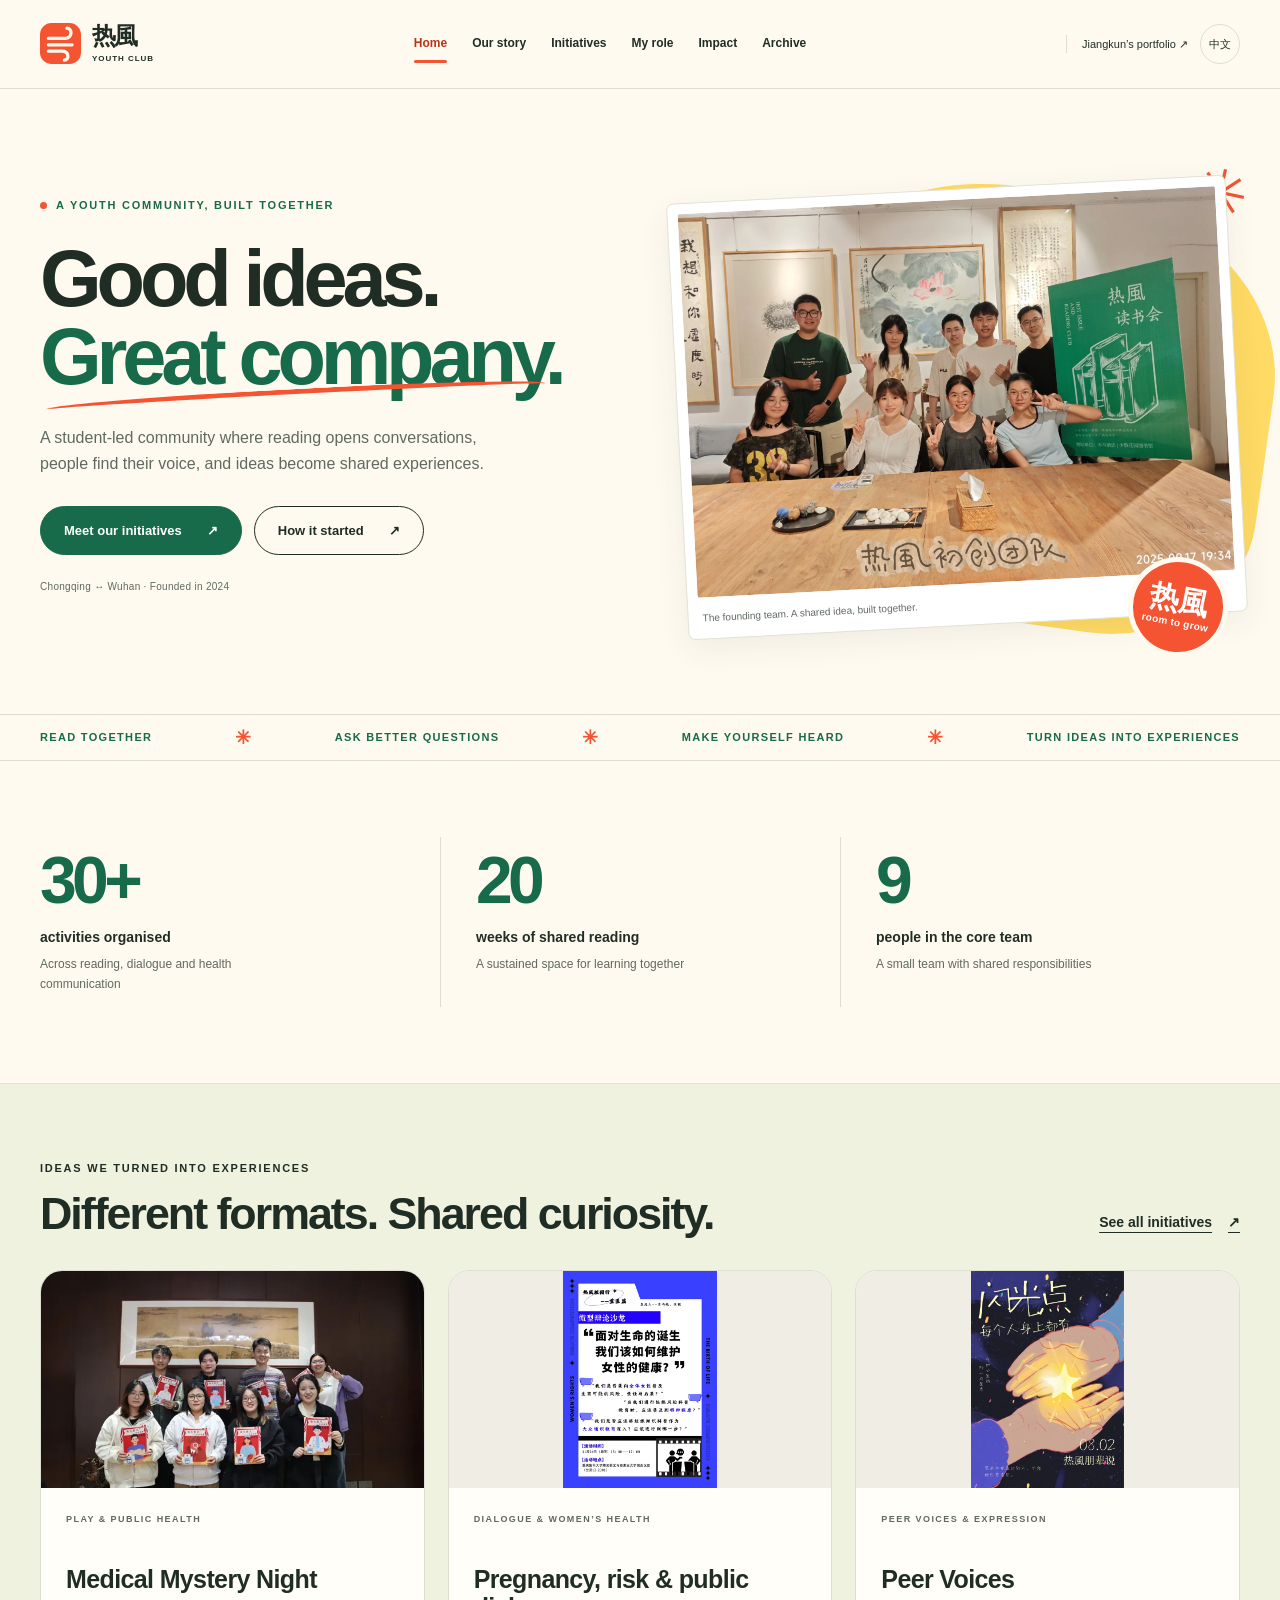
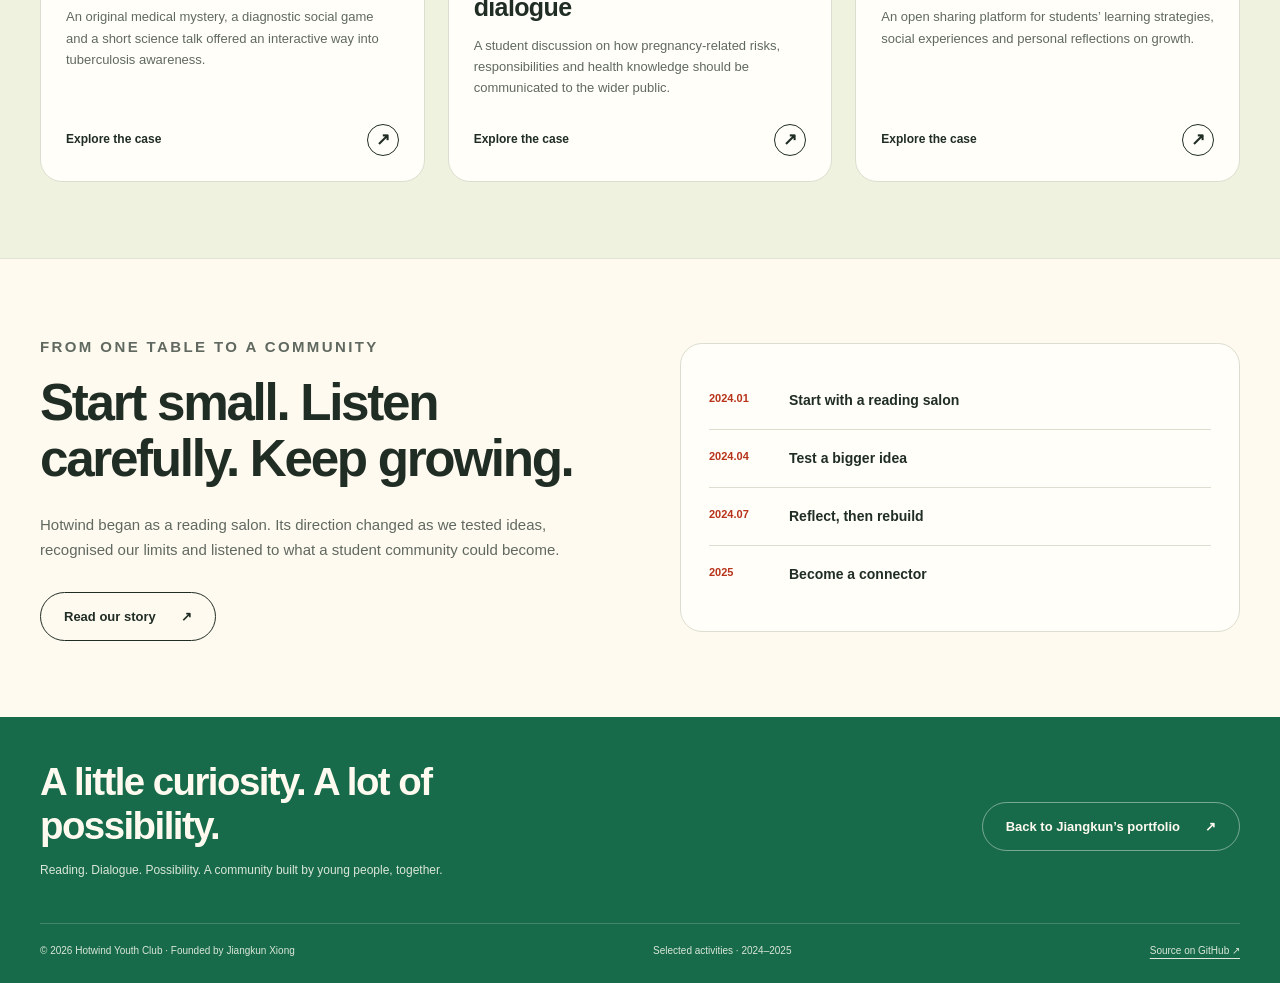
==== index.html @ 15aed482 "Build bilingual Hotwind portfolio with seven case studies and a curated photo archive" ====
<!DOCTYPE html>
<html lang="en"><head><meta charset="utf-8"><meta name="viewport" content="width=device-width,initial-scale=1"><meta name="theme-color" content="#fffaf0"><meta name="description" content="A student-led community where reading opens conversations, people find their voice, and ideas become shared experiences."><meta property="og:title" content="Good ideas. Great company. | Hotwind"><meta property="og:description" content="A student-led community where reading opens conversations, people find their voice, and ideas become shared experiences."><meta property="og:type" content="website"><meta property="og:image" content="https://jiangkun-xiong.github.io/hotwind-youth-club/assets/images/team/team.webp"><meta property="og:url" content="https://jiangkun-xiong.github.io/hotwind-youth-club/index.html"><link rel="canonical" href="https://jiangkun-xiong.github.io/hotwind-youth-club/index.html"><link rel="icon" href="assets/images/favicon.svg" type="image/svg+xml"><title>Good ideas. Great company. | Hotwind Youth Club</title><link rel="stylesheet" href="assets/css/styles.css"><script defer src="assets/js/media.js"></script><script defer src="assets/js/main.js"></script></head>
<body class="" data-title-en="Good ideas. Great company." data-title-zh="让想法生长，让彼此相遇。"><a class="skip" href="#main"><span data-en="Skip to content" data-zh="跳至正文">Skip to content</span></a><header class="site-header"><div class="nav wrap"><a class="brand" href="index.html" aria-label="Hotwind home"><img class="brand-symbol" src="assets/images/favicon.svg" width="41" height="41" alt=""><span><span class="brand-cn">热風</span><span class="brand-en">Youth Club</span></span></a><nav class="nav-links" id="navigation" aria-label="Main navigation"><a href="index.html" aria-current="page"><span data-en="Home" data-zh="首页">Home</span></a><a href="story.html"><span data-en="Our story" data-zh="成长故事">Our story</span></a><a href="initiatives.html"><span data-en="Initiatives" data-zh="活动案例">Initiatives</span></a><a href="role.html"><span data-en="My role" data-zh="我的贡献">My role</span></a><a href="impact.html"><span data-en="Impact" data-zh="成果影响">Impact</span></a><a href="gallery.html"><span data-en="Archive" data-zh="影像档案">Archive</span></a></nav><div class="nav-controls"><a class="portfolio-link" href="https://jiangkun-xiong.github.io/index.html"><span data-en="Jiangkun’s portfolio ↗" data-zh="江坤的个人主页 ↗">Jiangkun’s portfolio ↗</span></a><button class="lang" id="language-toggle" type="button" aria-label="Switch to Chinese">中文</button><button class="menu" id="menu-toggle" type="button" aria-controls="navigation" aria-expanded="false" aria-label="Open menu">☰</button></div></div></header><main id="main"><section class="hero"><div class="wrap hero-grid"><div class="hero-copy"><p class="eyebrow"><span class="dot" aria-hidden="true"></span><span data-en="A YOUTH COMMUNITY, BUILT TOGETHER" data-zh="由青年共同建设的成长社群">A YOUTH COMMUNITY, BUILT TOGETHER</span></p><h1><span data-en="Good ideas." data-zh="让想法生长。">Good ideas.</span><br><span data-en="Great company." data-zh="让彼此相遇。" class="accent">Great company.</span></h1><p data-en="A student-led community where reading opens conversations, people find their voice, and ideas become shared experiences." data-zh="一个由青年共同建设的社群：让阅读开启对话，让每个人被听见，让想法成为共同经历。" class="hero-deck">A student-led community where reading opens conversations, people find their voice, and ideas become shared experiences.</p><div class="actions"><a class="btn btn-primary" href="initiatives.html"><span data-en="Meet our initiatives" data-zh="探索我们的活动">Meet our initiatives</span><span aria-hidden="true">↗</span></a><a class="btn btn-quiet" href="story.html"><span data-en="How it started" data-zh="故事从这里开始">How it started</span><span aria-hidden="true">↗</span></a></div><p data-en="Chongqing ↔ Wuhan · Founded in 2024" data-zh="重庆 ↔ 武汉 · 始于2024年" class="hero-footnote">Chongqing ↔ Wuhan · Founded in 2024</p></div><div class="hero-visual"><span class="spark" aria-hidden="true">✳</span><figure class="photo-print"><img data-photo="team" src="assets/images/team/team.webp" width="1800" height="1293" alt="The founding team. A shared idea, built together." fetchpriority="high"><figcaption data-caption="team">The founding team. A shared idea, built together.</figcaption></figure><div class="hero-sticker"><strong>热風</strong><span data-en="room to grow" data-zh="一起生长">room to grow</span></div></div></div></section><div class="ticker"><div class="wrap ticker-inner"><span data-en="READ TOGETHER" data-zh="一起阅读">READ TOGETHER</span><b aria-hidden="true">✳</b><span data-en="ASK BETTER QUESTIONS" data-zh="认真发问">ASK BETTER QUESTIONS</span><b aria-hidden="true">✳</b><span data-en="MAKE YOURSELF HEARD" data-zh="让声音被听见">MAKE YOURSELF HEARD</span><b aria-hidden="true">✳</b><span data-en="TURN IDEAS INTO EXPERIENCES" data-zh="把想法变成经历">TURN IDEAS INTO EXPERIENCES</span></div></div>
<section class="section"><div class="wrap"><div class="metrics"><div class="metric"><span class="metric-value">30+</span><span data-en="activities organised" data-zh="场线上线下活动" class="metric-label">activities organised</span><span data-en="Across reading, dialogue and health communication" data-zh="涵盖阅读、对话与健康传播" class="metric-note">Across reading, dialogue and health communication</span></div><div class="metric"><span class="metric-value">20</span><span data-en="weeks of shared reading" data-zh="周线上共读计划" class="metric-label">weeks of shared reading</span><span data-en="A sustained space for learning together" data-zh="持续陪伴的朋辈学习空间" class="metric-note">A sustained space for learning together</span></div><div class="metric"><span class="metric-value">9</span><span data-en="people in the core team" data-zh="位核心团队成员" class="metric-label">people in the core team</span><span data-en="A small team with shared responsibilities" data-zh="共同分工、共同建设的小团队" class="metric-note">A small team with shared responsibilities</span></div></div></div></section><section class="section section-tint"><div class="wrap"><div class="section-head"><div><p data-en="IDEAS WE TURNED INTO EXPERIENCES" data-zh="我们付诸实践的想法" class="eyebrow">IDEAS WE TURNED INTO EXPERIENCES</p><h2 data-en="Different formats. Shared curiosity." data-zh="不同的形式，共同的好奇。">Different formats. Shared curiosity.</h2></div><a class="text-link" href="initiatives.html"><span data-en="See all initiatives" data-zh="查看全部活动">See all initiatives</span><span aria-hidden="true">↗</span></a></div><div class="project-grid"><article class="project-card" data-category="health"><a href="project-tb-roleplay.html" aria-label="Medical Mystery Night"><div class="project-art theme-orange art-tb" data-cover="tb"><span class="art-index">HOTWIND / 02</span><div class="art-ring" aria-hidden="true"></div><div class="art-word" aria-hidden="true">Follow<br>the clues.<small>热風 · YOUTH CLUB</small></div></div></a><div class="card-copy"><p data-en="PLAY &amp; PUBLIC HEALTH" data-zh="游戏与公共健康" class="eyebrow">PLAY &amp; PUBLIC HEALTH</p><h3><a href="project-tb-roleplay.html"><span data-en="Medical Mystery Night" data-zh="结核病医学剧本活动">Medical Mystery Night</span></a></h3><p data-en="An original medical mystery, a diagnostic social game and a short science talk offered an interactive way into tuberculosis awareness." data-zh="将原创医学剧本、诊断主题社交游戏与简短科普结合，为结核病知识提供有参与感的入口。">An original medical mystery, a diagnostic social game and a short science talk offered an interactive way into tuberculosis awareness.</p><a href="project-tb-roleplay.html" class="card-bottom"><span data-en="Explore the case" data-zh="查看活动案例">Explore the case</span><span class="circle-arrow" aria-hidden="true">↗</span></a></div></article><article class="project-card" data-category="dialogue"><a href="project-womens-health.html" aria-label="Pregnancy, risk &amp; public dialogue"><div class="project-art theme-pink art-womens" data-cover="womens"><span class="art-index">HOTWIND / 03</span><div class="art-ring" aria-hidden="true"></div><div class="art-word" aria-hidden="true">Question.<br>Discuss.<small>热風 · YOUTH CLUB</small></div></div></a><div class="card-copy"><p data-en="DIALOGUE &amp; WOMEN’S HEALTH" data-zh="对话与女性健康" class="eyebrow">DIALOGUE &amp; WOMEN’S HEALTH</p><h3><a href="project-womens-health.html"><span data-en="Pregnancy, risk &amp; public dialogue" data-zh="妊娠、风险与公共讨论">Pregnancy, risk &amp; public dialogue</span></a></h3><p data-en="A student discussion on how pregnancy-related risks, responsibilities and health knowledge should be communicated to the wider public." data-zh="一场关于妊娠风险、责任与健康知识应如何向公众传播的学生讨论。">A student discussion on how pregnancy-related risks, responsibilities and health knowledge should be communicated to the wider public.</p><a href="project-womens-health.html" class="card-bottom"><span data-en="Explore the case" data-zh="查看活动案例">Explore the case</span><span class="circle-arrow" aria-hidden="true">↗</span></a></div></article><article class="project-card" data-category="learning"><a href="project-peer-voices.html" aria-label="Peer Voices"><div class="project-art theme-purple art-peer" data-cover="peer"><span class="art-index">HOTWIND / 04</span><div class="art-ring" aria-hidden="true"></div><div class="art-word" aria-hidden="true">Your voice<br>belongs.<small>热風 · YOUTH CLUB</small></div></div></a><div class="card-copy"><p data-en="PEER VOICES &amp; EXPRESSION" data-zh="朋辈声音与表达" class="eyebrow">PEER VOICES &amp; EXPRESSION</p><h3><a href="project-peer-voices.html"><span data-en="Peer Voices" data-zh="热風朋辈说">Peer Voices</span></a></h3><p data-en="An open sharing platform for students’ learning strategies, social experiences and personal reflections on growth." data-zh="一个开放的分享平台，承载学生的学习方法、社会经历与成长思考。">An open sharing platform for students’ learning strategies, social experiences and personal reflections on growth.</p><a href="project-peer-voices.html" class="card-bottom"><span data-en="Explore the case" data-zh="查看活动案例">Explore the case</span><span class="circle-arrow" aria-hidden="true">↗</span></a></div></article></div></div></section>
<section class="section"><div class="wrap statement"><div><p data-en="FROM ONE TABLE TO A COMMUNITY" data-zh="从一张桌子，到一个社群" class="eyebrow">FROM ONE TABLE TO A COMMUNITY</p><h2 data-en="Start small. Listen carefully. Keep growing." data-zh="从小事出发，在倾听中生长。">Start small. Listen carefully. Keep growing.</h2><p data-en="Hotwind began as a reading salon. Its direction changed as we tested ideas, recognised our limits and listened to what a student community could become." data-zh="热風始于读书沙龙。在尝试、反思边界与倾听需求的过程中，我们不断重新理解一个青年社群可以做些什么。" style="margin-top:25px">Hotwind began as a reading salon. Its direction changed as we tested ideas, recognised our limits and listened to what a student community could become.</p><a class="btn btn-quiet" href="story.html"><span data-en="Read our story" data-zh="阅读成长故事">Read our story</span><span aria-hidden="true">↗</span></a></div><div class="mini-timeline"><div class="mini-event"><time>2024.01</time><span data-en="Start with a reading salon" data-zh="从一场读书沙龙开始">Start with a reading salon</span></div><div class="mini-event"><time>2024.04</time><span data-en="Test a bigger idea" data-zh="试验更大的可能">Test a bigger idea</span></div><div class="mini-event"><time>2024.07</time><span data-en="Reflect, then rebuild" data-zh="反思边界，重新搭建">Reflect, then rebuild</span></div><div class="mini-event"><time>2025</time><span data-en="Become a connector" data-zh="从组织活动，到连接青年">Become a connector</span></div></div></div></section></main><footer class="site-footer"><div class="wrap"><div class="footer-top"><div><p data-en="A little curiosity. A lot of possibility." data-zh="从一点好奇，走向更多可能。" class="footer-headline">A little curiosity. A lot of possibility.</p><p data-en="Reading. Dialogue. Possibility. A community built by young people, together." data-zh="阅读、对话与更多可能。一个由青年一起建设的社群。" class="footer-description">Reading. Dialogue. Possibility. A community built by young people, together.</p></div><a class="btn btn-quiet" href="https://jiangkun-xiong.github.io/index.html"><span data-en="Back to Jiangkun’s portfolio" data-zh="返回江坤的个人主页">Back to Jiangkun’s portfolio</span><span aria-hidden="true">↗</span></a></div><div class="footer-bottom"><span>© 2026 Hotwind Youth Club · <span data-en="Founded by Jiangkun Xiong" data-zh="创始人：熊江坤">Founded by Jiangkun Xiong</span></span><span><span data-en="Selected activities · 2024–2025" data-zh="活动选集 · 2024–2025">Selected activities · 2024–2025</span></span><a href="https://github.com/Jiangkun-Xiong/hotwind-youth-club" target="_blank" rel="noopener noreferrer"><span data-en="Source on GitHub ↗" data-zh="GitHub 源代码 ↗">Source on GitHub ↗</span></a></div></div></footer><dialog class="lightbox" id="lightbox" aria-labelledby="lightbox-label"><div class="lightbox-top"><span id="lightbox-label"><span data-en="The Hotwind archive" data-zh="热風影像档案">The Hotwind archive</span></span><div class="actions"><button class="lang" type="button" id="photo-prev" aria-label="Previous image">←</button><button class="lang" type="button" id="photo-next" aria-label="Next image">→</button><button class="lightbox-close" type="button" id="photo-close" aria-label="Close image">×</button></div></div><img id="lightbox-image" class="lightbox-image" alt=""><p id="lightbox-caption" class="lightbox-caption"></p></dialog></body></html>
---- assets/css/styles.css ----
/* 修改配色、页宽、圆角和间距，先从这里开始。 */
:root{--paper:#fffaf0;--white:#fffef9;--ink:#202d25;--muted:#606960;--orange:#f45432;--orange-dark:#b73319;--green:#176a4a;--lime:#dbed86;--pink:#f5c8de;--purple:#dcd6f8;--yellow:#ffda64;--line:#dcded0;--max:1220px;--radius:22px;--section:76px;--sans:'Trebuchet MS','Helvetica Neue',Arial,'PingFang SC','Microsoft YaHei',sans-serif;--display:'Arial Black','Helvetica Neue',Arial,'PingFang SC',sans-serif}
*{box-sizing:border-box}html{scroll-behavior:smooth;scroll-padding-top:105px}body{margin:0;background:var(--paper);color:var(--ink);font:16px/1.65 var(--sans);-webkit-font-smoothing:antialiased}a{color:inherit;text-decoration:none}button,input{font:inherit;color:inherit}button{cursor:pointer}button,a{-webkit-tap-highlight-color:transparent}button{border:0}a:focus-visible,button:focus-visible,input:focus-visible,summary:focus-visible{outline:3px solid var(--green);outline-offset:5px}img,svg{display:block;max-width:100%}img{height:auto}figure{margin:0}p{margin:0 0 1.1em}h1,h2,h3{line-height:1.07;letter-spacing:-.045em;margin:0}h1,h2{font-weight:800}h3{letter-spacing:-.025em}::selection{background:var(--lime)}[hidden]{display:none!important}.wrap{width:min(var(--max),calc(100% - 80px));margin-inline:auto}.skip{position:fixed;left:20px;top:-100px;background:var(--green);color:white;padding:12px 20px;z-index:100}.skip:focus{top:8px}.eyebrow{font-size:11px;font-weight:800;letter-spacing:.16em;text-transform:uppercase;line-height:1.55}.muted{color:var(--muted)}.text-link{display:inline-flex;align-items:center;gap:16px;font-size:14px;font-weight:700;text-decoration:underline;text-decoration-thickness:1px;text-underline-offset:5px}.text-link:hover{color:var(--orange-dark)}.btn{display:inline-flex;align-items:center;justify-content:center;gap:25px;min-height:49px;padding:12px 23px;border:1px solid var(--ink);border-radius:99px;font-size:13px;font-weight:700;transition:background .18s,transform .18s}.btn:hover{transform:translateY(-2px)}.btn-primary{background:var(--green);border-color:var(--green);color:white}.btn-primary:hover{background:#105338}.btn-orange{background:var(--orange);border-color:var(--orange);color:#fff}.btn-quiet{background:transparent}.btn-quiet:hover{background:#fff}.actions{display:flex;align-items:center;gap:12px;flex-wrap:wrap}.chip{font-size:10px;font-weight:700;text-transform:uppercase;letter-spacing:.07em;display:inline-block;padding:5px 10px;border:1px solid currentColor;border-radius:30px;line-height:1.5}.chips{display:flex;flex-wrap:wrap;gap:7px}.site-header{position:sticky;top:0;z-index:30;background:#fffaf0f2;backdrop-filter:blur(14px);border-bottom:1px solid var(--line)}.nav{height:88px;display:flex;align-items:center;justify-content:space-between;gap:28px}.brand{display:flex;align-items:center;gap:11px;flex-shrink:0}.brand-symbol{height:41px;width:41px}.brand-cn{font-size:24px;font-weight:900;letter-spacing:-.07em;line-height:1.1}.brand-en{display:block;font-size:8px;line-height:1.5;letter-spacing:.12em;text-transform:uppercase;font-weight:800}.nav-links{display:flex;align-items:center;gap:25px}.nav-links a{font-size:12px;font-weight:700;position:relative}.nav-links a:hover,.nav-links a[aria-current]{color:var(--orange-dark)}.nav-links a[aria-current]:after{content:'';position:absolute;bottom:-9px;left:0;right:0;height:3px;background:var(--orange);border-radius:3px}.nav-controls{display:flex;gap:12px;align-items:center}.lang{background:transparent;border:1px solid var(--line);border-radius:50%;width:40px;height:40px;font-size:11px}.menu{display:none;background:transparent;width:38px;height:38px;font-size:22px}.portfolio-link{font-size:11px;white-space:nowrap;border-left:1px solid var(--line);padding-left:15px}.hero{padding:65px 0 45px;position:relative;overflow:hidden}.hero-grid{display:grid;grid-template-columns:1.02fr 1fr;gap:30px;align-items:center;min-height:515px}.hero-copy{padding-bottom:20px;position:relative;z-index:2}.hero .eyebrow{display:flex;align-items:center;gap:9px;color:var(--green)}.dot{display:inline-block;width:7px;height:7px;background:var(--orange);border-radius:100%}.hero h1{font:900 clamp(58px,6.2vw,88px)/.99 var(--display);letter-spacing:-.065em;margin:26px 0}.hero h1 .accent{color:var(--green);position:relative;display:inline-block}.hero h1 .accent:after{content:'';position:absolute;bottom:-7px;left:1%;width:96%;height:10px;border-top:5px solid var(--orange);border-radius:50%;transform:rotate(-3deg)}.hero-deck{max-width:450px;font-size:16px;color:var(--muted);margin:28px 0}.hero-footnote{font-size:10px;color:var(--muted);margin-top:24px;letter-spacing:.03em}.hero-visual{position:relative;padding:23px 3px 30px 16px;isolation:isolate}.hero-visual:before{content:'';position:absolute;z-index:-1;right:-30px;top:22px;width:88%;height:88%;background:var(--yellow);border-radius:45% 40% 30% 30%;transform:rotate(8deg)}.photo-print{padding:10px 10px 12px;background:white;box-shadow:0 9px 30px #2c331d12;transform:rotate(-3deg);border:1px solid #e2e2d6;border-radius:7px}.photo-print img{width:100%;aspect-ratio:1.4;object-fit:cover;object-position:center 43%;border-radius:2px}.photo-print figcaption{font-size:10px;padding:13px 4px 0;line-height:1.6;color:var(--muted)}.hero-sticker{position:absolute;bottom:0;right:2%;height:100px;width:100px;border-radius:50%;background:var(--orange);color:white;display:flex;flex-direction:column;align-items:center;justify-content:center;font-size:10px;line-height:1.45;font-weight:800;letter-spacing:.03em;transform:rotate(11deg);text-align:center;border:5px solid var(--paper)}.hero-sticker strong{font-size:30px;line-height:1.1}.spark{position:absolute;right:-7px;top:-5px;font-size:65px;color:var(--orange);transform:rotate(12deg);line-height:1}.ticker{border-top:1px solid var(--line);border-bottom:1px solid var(--line);padding:13px 0}.ticker-inner{display:flex;justify-content:space-between;gap:20px;font-size:11px;font-weight:700;text-transform:uppercase;letter-spacing:.12em;color:var(--green)}.ticker b{color:var(--orange);font-size:19px;line-height:1}.section{padding:var(--section) 0}.section-head{display:flex;justify-content:space-between;align-items:end;gap:40px;margin-bottom:32px}.section-head h2{font-size:clamp(32px,3.5vw,47px);max-width:730px;margin-top:13px}.section-head>p{max-width:360px;font-size:14px;color:var(--muted);margin:0}.section-head .text-link{flex-shrink:0;margin-bottom:4px}.metrics{display:grid;grid-template-columns:repeat(3,1fr);gap:0}.metric{padding:10px 35px 12px 0}.metric+.metric{border-left:1px solid var(--line);padding-left:35px}.metric-value{display:block;font:800 66px/1 var(--display);letter-spacing:-.07em;color:var(--green);margin-bottom:13px}.metric-label{font-size:14px;font-weight:700;display:block}.metric-note{display:block;color:var(--muted);font-size:12px;margin-top:6px;max-width:270px}.section-tint{background:#eff2df;border-block:1px solid #e0e4d3}.project-grid{display:grid;grid-template-columns:repeat(3,minmax(0,1fr));gap:23px}.project-grid.four{grid-template-columns:repeat(2,minmax(0,1fr))}.project-card{display:flex;flex-direction:column;border:1px solid var(--line);border-radius:var(--radius);overflow:hidden;background:var(--white);transition:transform .2s,box-shadow .2s;min-width:0}.project-card:hover{transform:translateY(-4px);box-shadow:0 12px 30px #2b3b2710}.project-card .card-copy{padding:25px;display:flex;flex-direction:column;flex:1}.card-copy .eyebrow{font-size:9px;color:var(--muted)}.card-copy h3{font-size:25px;line-height:1.14;margin:13px 0}.card-copy p{font-size:13px;color:var(--muted);margin-bottom:25px}.card-bottom{display:flex;justify-content:space-between;align-items:center;font-size:12px;font-weight:700;margin-top:auto}.circle-arrow{height:32px;width:32px;border:1px solid var(--ink);border-radius:50%;display:grid;place-items:center;font-size:17px}.project-art{height:217px;position:relative;overflow:hidden;display:flex;align-items:center;justify-content:center;isolation:isolate}.theme-green{--theme:#dbea9c;--theme-ink:#175b41}.theme-orange{--theme:#ffb87e;--theme-ink:#672b16}.theme-pink{--theme:#f5c7db;--theme-ink:#73324e}.theme-purple{--theme:#dcd5f5;--theme-ink:#4e3b7a}.project-art{background:var(--theme);color:var(--theme-ink)}.art-index{position:absolute;top:15px;left:19px;font-size:10px;font-weight:700;letter-spacing:.1em}.art-word{font:900 36px/1.02 var(--display);letter-spacing:-.06em;text-align:center;transform:rotate(-6deg);z-index:1}.art-word small{font:700 11px/1.7 var(--sans);letter-spacing:.01em;display:block;margin-top:9px}.art-ring{position:absolute;width:210px;height:210px;border:1px solid currentColor;border-radius:50%;opacity:.2;transform:rotate(-15deg) scaleX(1.2)}.art-tb:after{content:'?';position:absolute;right:9%;bottom:-15px;font:900 170px/1 var(--display);opacity:.1}.art-reading:before{content:'';width:120px;height:150px;background:#ffffff78;border:2px solid currentColor;position:absolute;transform:rotate(13deg);border-radius:3px 13px 13px 3px}.art-womens .art-word{font-size:32px}.art-peer .art-word{font-size:48px}.art-photo{width:100%;height:100%;object-fit:cover}.statement{display:grid;grid-template-columns:1fr 1fr;gap:80px;align-items:center}.statement h2{font-size:clamp(34px,4vw,52px);line-height:1.1;margin-top:17px}.statement p{font-size:15px;color:var(--muted)}.statement .btn{margin-top:13px}.mini-timeline{padding:28px;border:1px solid var(--line);border-radius:var(--radius);background:var(--white)}.mini-event{display:grid;grid-template-columns:60px 1fr;gap:20px;padding:18px 0;border-bottom:1px solid var(--line)}.mini-event:last-child{border:0}.mini-event time{color:var(--orange-dark);font-size:11px;font-weight:700;line-height:1.6}.mini-event span{font-size:14px;font-weight:700;line-height:1.5}.page-hero{padding:37px 0 47px;border-bottom:1px solid var(--line)}.breadcrumbs{display:flex;align-items:center;gap:9px;font-size:10px;color:var(--muted);margin-bottom:38px}.breadcrumbs a:hover{text-decoration:underline}.page-heading{display:flex;justify-content:space-between;align-items:start;gap:40px}.page-heading h1{font-size:clamp(43px,5.2vw,70px);margin:17px 0 22px;max-width:890px}.page-heading p{max-width:680px;font-size:17px;color:var(--muted);margin:0}.page-mark{flex-shrink:0;font-size:90px;line-height:1;color:var(--orange);margin-top:12px}.split{display:grid;grid-template-columns:1.03fr 1fr;gap:68px;align-items:start}.copy h2{font-size:34px;margin:13px 0 24px}.copy h3{font-size:22px;margin:28px 0 16px}.copy p{color:var(--muted);font-size:15px;max-width:670px}.round-photo{border-radius:var(--radius);overflow:hidden;border:1px solid var(--line)}.round-photo img{width:100%;object-fit:cover}.caption{font-size:11px;line-height:1.7;color:var(--muted);padding:13px 4px 0;max-width:720px}.timeline{max-width:940px}.timeline-row{display:grid;grid-template-columns:120px 1fr;gap:45px;padding:35px 0;border-top:1px solid var(--line)}.timeline-row time{font-size:13px;font-weight:800;color:var(--orange-dark)}.timeline-row h2{font-size:30px;margin:0 0 15px}.timeline-row p{color:var(--muted);font-size:15px;max-width:670px}.lesson{font-weight:700;font-size:13px;color:var(--green);display:inline-flex;gap:12px}.quote-panel{padding:36px 40px;background:var(--lime);border-radius:var(--radius)}.quote-panel blockquote{font-weight:700;font-size:clamp(24px,3vw,36px);line-height:1.25;letter-spacing:-.035em;margin:0 0 24px}.quote-panel cite{font-size:12px;font-style:normal}.filter-bar{display:flex;align-items:center;gap:9px;flex-wrap:wrap;margin-bottom:28px}.filter{border:1px solid var(--line);border-radius:40px;padding:9px 16px;font-size:12px;background:transparent;line-height:1.4}.filter[aria-pressed=true]{background:var(--green);border-color:var(--green);color:#fff}.result-count{font-size:11px;color:var(--muted);margin:18px 0 0}.case-hero{background:var(--theme);padding:36px 0 48px;overflow:hidden}.case-hero .breadcrumbs{color:var(--theme-ink)}.case-grid{display:grid;grid-template-columns:1.4fr .7fr;gap:65px;align-items:center}.case-hero h1{font-size:clamp(43px,5.2vw,69px);max-width:850px;margin:21px 0 24px;color:var(--theme-ink)}.case-hero p{font-size:16px;max-width:650px;color:var(--theme-ink)}.case-hero .project-art{height:290px;max-width:340px;width:100%;border:1px solid #0002;border-radius:50%;justify-self:end;transform:rotate(7deg)}.case-hero .art-word{font-size:45px}.case-hero .art-word small{font-size:12px}.case-hero .art-index{display:none}.case-intro{display:grid;grid-template-columns:230px 1fr;gap:70px;padding-block:var(--section)}.case-aside{font-size:12px;position:sticky;top:120px}.case-aside dt{font-size:10px;font-weight:700;letter-spacing:.1em;text-transform:uppercase;color:var(--muted);margin:20px 0 7px}.case-aside dd{margin:0}.case-aside dl{margin-top:0}.case-aside .text-link{margin-top:25px;font-size:12px}.case-body{min-width:0}.case-body h2{font-size:34px;margin:0 0 21px}.case-body p{font-size:15px;color:var(--muted);max-width:730px}.case-body .body-section+.body-section{margin-top:47px}.steps{display:grid;grid-template-columns:repeat(3,minmax(0,1fr));gap:17px;margin-top:25px}.step{padding:22px;background:var(--white);border:1px solid var(--line);border-radius:16px}.step-number{font-size:12px;font-weight:700;display:block;color:var(--orange-dark);margin-bottom:25px}.step h3{font-size:20px;line-height:1.2;margin-bottom:14px}.step p{font-size:13px;margin-bottom:0}.case-womens .steps{grid-template-columns:1fr}.case-womens .step{display:grid;grid-template-columns:30px 190px 1fr;gap:15px;align-items:start}.case-womens .step-number{margin-top:4px}.case-womens .step h3{margin:0}.reflection{border-left:4px solid var(--green);padding:21px 26px;background:#edf1e3;border-radius:0 14px 14px 0}.reflection .eyebrow{color:var(--green);font-size:10px}.reflection p{margin:10px 0 0}.next-case{border-top:1px solid var(--line);padding:31px 0 45px;display:flex;justify-content:space-between;gap:25px;flex-wrap:wrap}.roles-grid{display:grid;grid-template-columns:repeat(2,minmax(0,1fr));gap:22px}.role-card{border-top:2px solid var(--green);padding:25px 5px}.role-card h2{font-size:26px;margin:17px 0}.role-card p{color:var(--muted);font-size:14px}.role-number{font-size:11px;color:var(--green);font-weight:700}.impact-grid{display:grid;grid-template-columns:1fr 1fr;gap:24px}.impact-item{border:1px solid var(--line);border-radius:var(--radius);padding:30px;background:var(--white)}.impact-item h2{font-size:27px;margin:16px 0 20px}.impact-item p{font-size:14px;color:var(--muted);margin:0}.evidence-strip{display:grid;grid-template-columns:150px 1fr auto;align-items:center;gap:30px;padding:25px;border:1px solid var(--line);border-radius:18px;background:var(--white)}.evidence-strip img{width:150px;aspect-ratio:1.8;object-fit:contain}.evidence-strip h3{font-size:22px;margin:0 0 10px}.evidence-strip p{font-size:13px;color:var(--muted);margin:0}.gallery-grid{display:grid;grid-template-columns:repeat(3,minmax(0,1fr));gap:24px}.gallery-card{min-width:0}.gallery-open{width:100%;padding:0;background:transparent;text-align:left;border:1px solid var(--line);border-radius:18px;overflow:hidden;display:block}.gallery-open .img-box{height:250px;display:flex;align-items:center;justify-content:center;background:#eeeee3;overflow:hidden}.gallery-open img{width:100%;height:100%;object-fit:cover;transition:transform .3s}.gallery-open:hover img{transform:scale(1.03)}.gallery-info{padding:18px 20px;background:var(--white)}.gallery-info span{display:block;font-size:12px;font-weight:700;line-height:1.6}.gallery-info small{display:block;color:var(--green);font-size:10px;margin-top:12px}.gallery-grid .gallery-card:only-child{max-width:600px}.group-gallery .gallery-grid{grid-template-columns:repeat(2,minmax(0,1fr))}.group-gallery{margin-top:47px}.photo-feature{margin-bottom:35px}.photo-feature img{max-height:520px;width:100%;object-fit:cover;border-radius:var(--radius)}.lightbox{padding:0;border:0;width:min(1200px,94vw);max-height:92dvh;background:var(--paper);color:var(--ink);border-radius:15px;overflow:auto;box-shadow:0 25px 100px #0005}.lightbox::backdrop{background:#13241cdd;backdrop-filter:blur(6px)}.lightbox-top{position:sticky;top:0;z-index:1;display:flex;justify-content:space-between;align-items:center;gap:20px;background:var(--paper);padding:12px 20px;font-size:12px}.lightbox-close{font-size:23px;width:36px;height:36px;background:transparent;border-radius:50%}.lightbox-image{width:100%;max-height:72dvh;object-fit:contain;background:white}.lightbox-caption{padding:18px 24px;font-size:13px}.site-footer{background:var(--green);color:#fffaf0;padding:43px 0 23px}.footer-top{display:flex;align-items:center;justify-content:space-between;gap:40px}.footer-headline{font-size:clamp(28px,3vw,39px);line-height:1.15;font-weight:800;letter-spacing:-.04em;max-width:560px;margin:0 0 13px}.footer-description{font-size:12px;color:#dbe7d8;max-width:480px}.site-footer .btn{color:var(--paper);border-color:#ffffff6b}.footer-bottom{display:flex;justify-content:space-between;align-items:center;gap:25px;flex-wrap:wrap;border-top:1px solid #ffffff30;margin-top:29px;padding-top:19px;font-size:10px;color:#dbe7d8}.footer-bottom a{text-decoration:underline;text-underline-offset:4px}.compact{padding-top:0}.editor-note{font-size:11px;color:var(--muted);max-width:700px;line-height:1.8}.page-404{min-height:55vh;display:grid;place-content:center;text-align:center;gap:25px}.sr-only{position:absolute;height:1px;width:1px;overflow:hidden;clip:rect(0,0,0,0);white-space:nowrap}.gallery-card,.project-card{animation:appear .2s ease-out}@keyframes appear{from{opacity:.4;transform:translateY(4px)}to{opacity:1;transform:translateY(0)}}
.project-art.has-photo{background:#f0ede4}.case-hero .project-art.has-photo{border-radius:18px;transform:rotate(3deg);height:360px}.case-hero .project-art.has-photo img{height:100%;width:100%;object-fit:contain}.project-art.has-photo img{height:100%;width:100%}
.project-art.has-photo:before,.project-art.has-photo:after{display:none}
@media(min-width:1450px){.hero{padding-top:85px;padding-bottom:60px}.hero-grid{min-height:570px}}
@media(max-width:1100px){.wrap{width:calc(100% - 56px)}.nav{gap:20px}.nav-links{gap:18px}.portfolio-link{display:none}.hero h1{font-size:68px}.hero-grid{min-height:500px}.hero-sticker{width:87px;height:87px}.case-grid{gap:30px}.case-intro{grid-template-columns:180px 1fr;gap:40px}.project-grid{gap:16px}.card-copy h3{font-size:23px}.project-card .card-copy{padding:22px}.statement{gap:45px}.steps{grid-template-columns:1fr}.step{padding:24px}.step-number{margin-bottom:15px}.case-womens .step{grid-template-columns:25px 1fr}.case-womens .step p{grid-column:2}.gallery-grid{grid-template-columns:repeat(2,minmax(0,1fr))}}
@media(max-width:780px){:root{--section:49px}.wrap{width:calc(100% - 36px)}.nav{height:72px;gap:15px}.brand-symbol{width:35px;height:35px}.brand-cn{font-size:22px}.brand-en{font-size:7px}.menu{display:block}.nav-controls{gap:8px}.lang{width:35px;height:35px}.nav-links{display:none;position:absolute;top:72px;left:0;right:0;background:var(--paper);border-bottom:1px solid var(--line);padding:13px 18px 21px;flex-direction:column;align-items:stretch;gap:0}.nav-links.open{display:flex}.nav-links a{padding:12px 8px;font-size:14px}.nav-links a[aria-current]:after{display:none}.nav-controls .portfolio-link{display:none}.hero{padding:34px 0 35px}.hero-grid{grid-template-columns:1fr;gap:20px;min-height:0}.hero h1{font-size:clamp(54px,12vw,80px);margin:24px 0 22px;max-width:580px}.hero-copy{padding:0}.hero .eyebrow{font-size:9px}.hero-deck{font-size:15px;max-width:530px;margin-top:26px}.hero-visual{max-width:550px;justify-self:center;width:100%;padding-top:15px;margin-top:8px}.hero-visual:before{right:-5px;top:25px;width:85%;height:85%}.photo-print{transform:rotate(-2deg)}.hero-sticker{right:1%;bottom:0;width:80px;height:80px;font-size:9px;border-width:4px}.hero-sticker strong{font-size:24px}.spark{top:-10px;right:-5px;font-size:48px}.hero-footnote{margin-top:19px}.ticker-inner{flex-wrap:wrap;justify-content:center;gap:9px 17px;font-size:9px}.ticker-inner b{font-size:13px}.metrics{gap:0}.metric{padding-right:15px}.metric+.metric{padding-left:15px}.metric-value{font-size:48px}.metric-label{font-size:12px}.metric-note{font-size:10px;line-height:1.6}.section-head{flex-direction:column;align-items:start;gap:20px;margin-bottom:27px}.section-head h2{font-size:34px}.section-head>p{font-size:13px;max-width:100%}.project-grid,.project-grid.four{grid-template-columns:1fr;gap:22px}.project-art{height:215px}.project-card .card-copy{padding:23px}.card-copy h3{font-size:27px}.card-copy p{font-size:14px}.statement{grid-template-columns:1fr;gap:29px}.statement h2{font-size:36px}.mini-timeline{padding:17px 22px}.page-hero{padding:25px 0 34px}.breadcrumbs{margin-bottom:29px;flex-wrap:wrap;font-size:10px}.page-heading{gap:15px}.page-heading h1{font-size:43px;margin:15px 0 19px}.page-heading p{font-size:15px}.page-mark{font-size:45px;margin-top:22px}.split{grid-template-columns:1fr;gap:30px}.copy h2{font-size:30px}.copy p{font-size:14px}.timeline-row{grid-template-columns:70px 1fr;gap:15px;padding:27px 0}.timeline-row time{font-size:11px}.timeline-row h2{font-size:25px;line-height:1.2}.timeline-row p{font-size:14px}.lesson{font-size:12px}.quote-panel{padding:27px}.quote-panel blockquote{font-size:27px}.case-hero{padding:25px 0 32px}.case-grid{grid-template-columns:1fr;gap:25px}.case-hero h1{font-size:43px;margin:17px 0 23px}.case-hero p{font-size:15px}.case-hero .project-art{height:165px;border-radius:22px;max-width:100%;transform:rotate(0);justify-self:stretch}.case-hero .art-word{font-size:33px}.case-intro{grid-template-columns:1fr;gap:27px}.case-aside{position:static;border-bottom:1px solid var(--line);padding-bottom:24px}.case-aside dl{display:grid;grid-template-columns:1fr 1fr;gap:15px;margin:0}.case-aside dt{margin-top:0}.case-aside .text-link{margin-top:17px}.case-body h2{font-size:29px}.case-body p{font-size:14px}.case-body .body-section+.body-section{margin-top:33px}.steps{gap:13px}.step h3{font-size:21px}.step p{font-size:13px}.case-womens .step{grid-template-columns:23px 1fr;gap:9px 14px}.reflection{padding:20px}.next-case{padding:24px 0 32px}.roles-grid,.impact-grid{grid-template-columns:1fr;gap:15px}.role-card{padding:20px 2px}.role-card h2{font-size:26px}.impact-item{padding:25px}.impact-item h2{font-size:25px}.evidence-strip{grid-template-columns:90px 1fr;gap:18px;padding:20px}.evidence-strip img{width:90px}.evidence-strip h3{font-size:20px}.evidence-strip p{font-size:12px}.evidence-strip>.text-link{grid-column:2}.gallery-grid,.group-gallery .gallery-grid{grid-template-columns:1fr;gap:22px}.gallery-open .img-box{height:auto;aspect-ratio:1.45}.footer-top{align-items:start;flex-direction:column;gap:20px}.footer-headline{font-size:33px}.footer-bottom{gap:14px;font-size:9px}.group-gallery{margin-top:33px}.btn{font-size:12px;padding:12px 19px;gap:18px}.hero h1:lang(zh-CN){font-size:64px;line-height:1.1}.page-heading h1:lang(zh-CN){font-size:39px}}
@media(max-width:780px){.hero h1{font-size:clamp(44px,11vw,62px)}.hero h1:lang(zh-CN){font-size:clamp(36px,10.5vw,48px);line-height:1.25}.case-hero .project-art.has-photo{height:280px;transform:none}}
@media(prefers-reduced-motion:reduce){html{scroll-behavior:auto}*,*:before,*:after{animation:none!important;transition:none!important}}
@media print{.site-header,.site-footer,.filter-bar,.next-case,.btn,.lightbox{display:none}.wrap{width:100%}body{background:white}.hero{padding-top:0}.hero-grid,.split,.case-intro{display:block}.section{padding:25px 0}.project-card,.timeline-row,.impact-item{break-inside:avoid}.case-hero{background:white}.case-hero .project-art{display:none}}
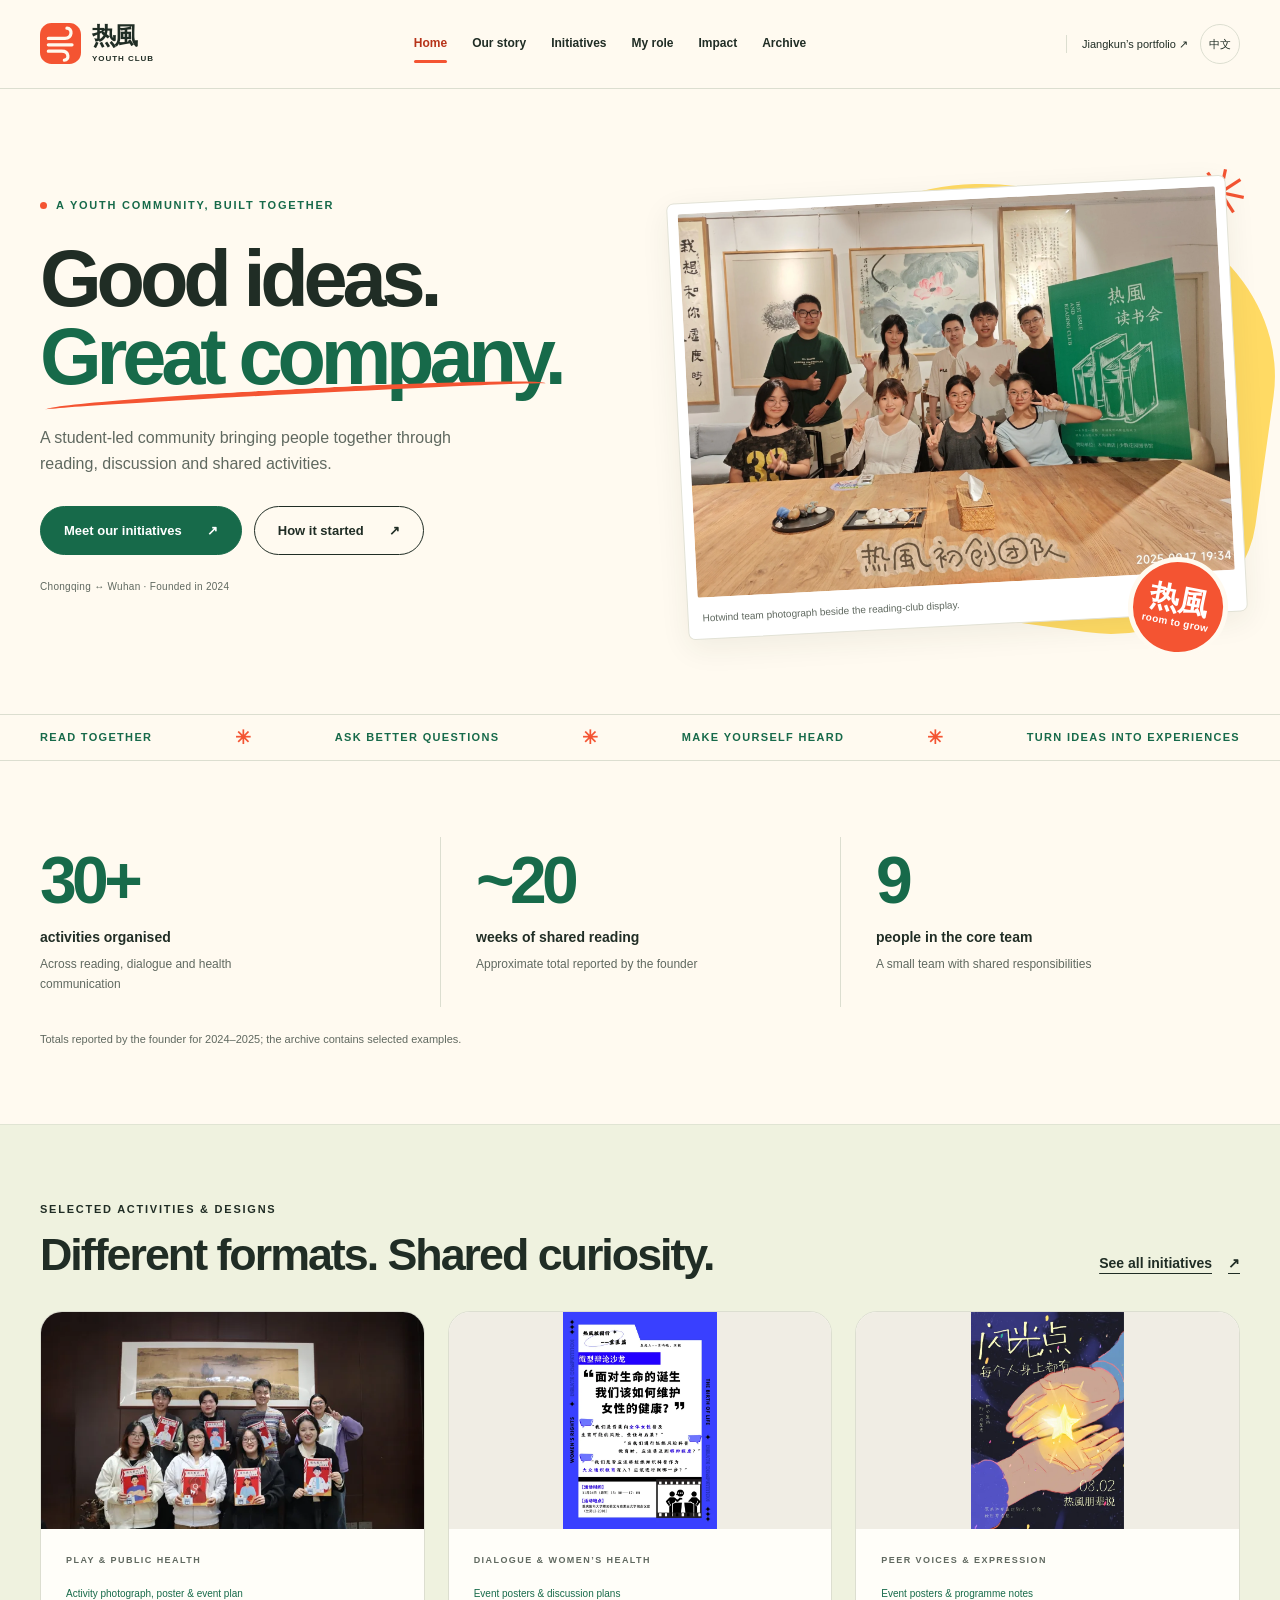
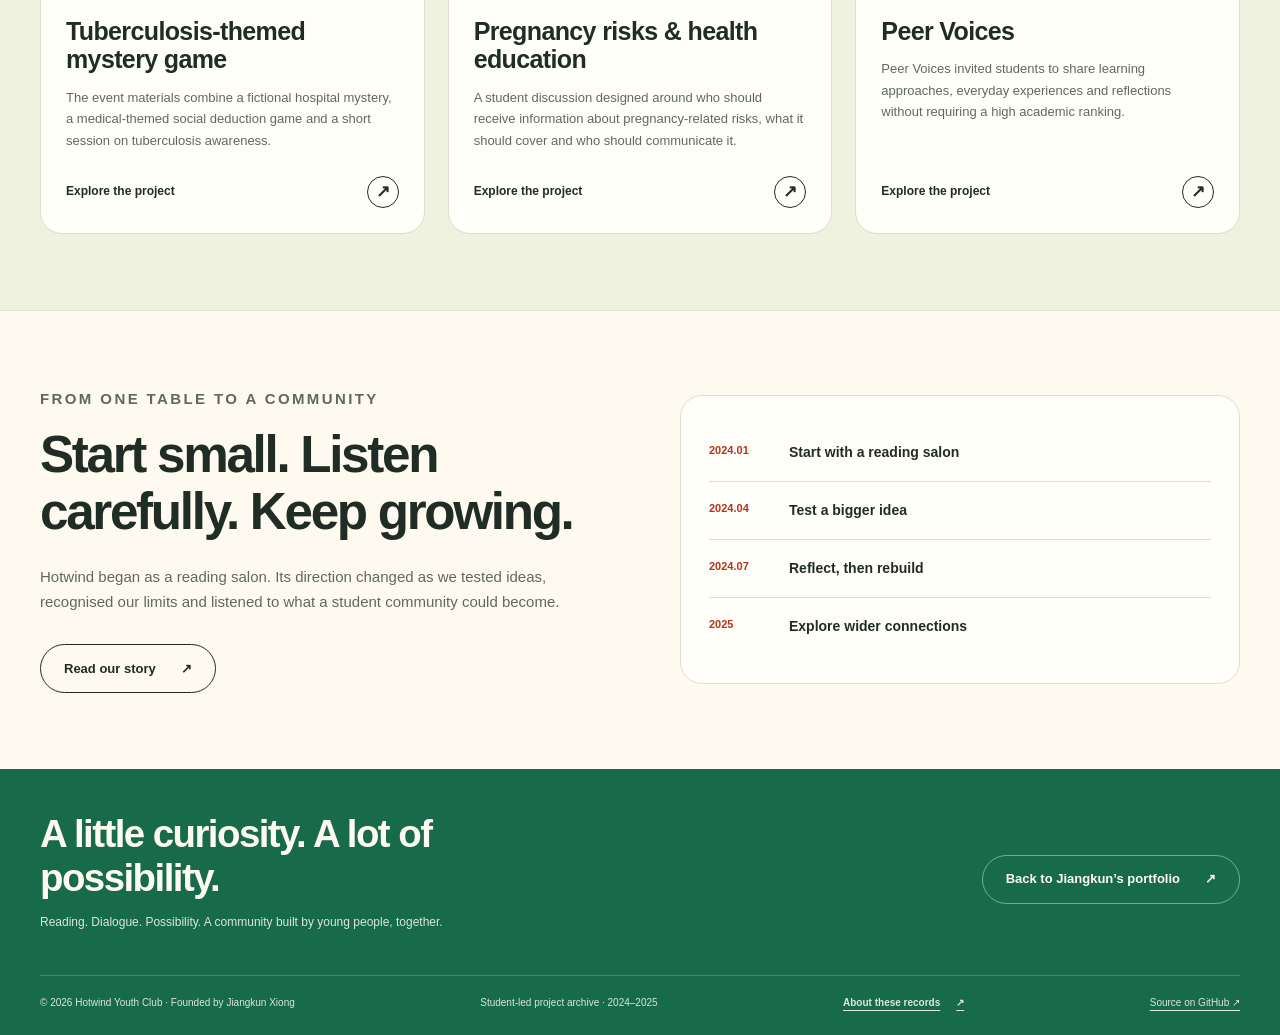
==== commit da07151e: "Review bilingual activity records against sources and clarify archive boundaries" ====
--- a/index.html
+++ b/index.html
@@ -1,5 +1,5 @@
 <!DOCTYPE html>
-<html lang="en"><head><meta charset="utf-8"><meta name="viewport" content="width=device-width,initial-scale=1"><meta name="theme-color" content="#fffaf0"><meta name="description" content="A student-led community where reading opens conversations, people find their voice, and ideas become shared experiences."><meta property="og:title" content="Good ideas. Great company. | Hotwind"><meta property="og:description" content="A student-led community where reading opens conversations, people find their voice, and ideas become shared experiences."><meta property="og:type" content="website"><meta property="og:image" content="https://jiangkun-xiong.github.io/hotwind-youth-club/assets/images/team/team.webp"><meta property="og:url" content="https://jiangkun-xiong.github.io/hotwind-youth-club/index.html"><link rel="canonical" href="https://jiangkun-xiong.github.io/hotwind-youth-club/index.html"><link rel="icon" href="assets/images/favicon.svg" type="image/svg+xml"><title>Good ideas. Great company. | Hotwind Youth Club</title><link rel="stylesheet" href="assets/css/styles.css"><script defer src="assets/js/media.js"></script><script defer src="assets/js/main.js"></script></head>
-<body class="" data-title-en="Good ideas. Great company." data-title-zh="让想法生长，让彼此相遇。"><a class="skip" href="#main"><span data-en="Skip to content" data-zh="跳至正文">Skip to content</span></a><header class="site-header"><div class="nav wrap"><a class="brand" href="index.html" aria-label="Hotwind home"><img class="brand-symbol" src="assets/images/favicon.svg" width="41" height="41" alt=""><span><span class="brand-cn">热風</span><span class="brand-en">Youth Club</span></span></a><nav class="nav-links" id="navigation" aria-label="Main navigation"><a href="index.html" aria-current="page"><span data-en="Home" data-zh="首页">Home</span></a><a href="story.html"><span data-en="Our story" data-zh="成长故事">Our story</span></a><a href="initiatives.html"><span data-en="Initiatives" data-zh="活动案例">Initiatives</span></a><a href="role.html"><span data-en="My role" data-zh="我的贡献">My role</span></a><a href="impact.html"><span data-en="Impact" data-zh="成果影响">Impact</span></a><a href="gallery.html"><span data-en="Archive" data-zh="影像档案">Archive</span></a></nav><div class="nav-controls"><a class="portfolio-link" href="https://jiangkun-xiong.github.io/index.html"><span data-en="Jiangkun’s portfolio ↗" data-zh="江坤的个人主页 ↗">Jiangkun’s portfolio ↗</span></a><button class="lang" id="language-toggle" type="button" aria-label="Switch to Chinese">中文</button><button class="menu" id="menu-toggle" type="button" aria-controls="navigation" aria-expanded="false" aria-label="Open menu">☰</button></div></div></header><main id="main"><section class="hero"><div class="wrap hero-grid"><div class="hero-copy"><p class="eyebrow"><span class="dot" aria-hidden="true"></span><span data-en="A YOUTH COMMUNITY, BUILT TOGETHER" data-zh="由青年共同建设的成长社群">A YOUTH COMMUNITY, BUILT TOGETHER</span></p><h1><span data-en="Good ideas." data-zh="让想法生长。">Good ideas.</span><br><span data-en="Great company." data-zh="让彼此相遇。" class="accent">Great company.</span></h1><p data-en="A student-led community where reading opens conversations, people find their voice, and ideas become shared experiences." data-zh="一个由青年共同建设的社群：让阅读开启对话，让每个人被听见，让想法成为共同经历。" class="hero-deck">A student-led community where reading opens conversations, people find their voice, and ideas become shared experiences.</p><div class="actions"><a class="btn btn-primary" href="initiatives.html"><span data-en="Meet our initiatives" data-zh="探索我们的活动">Meet our initiatives</span><span aria-hidden="true">↗</span></a><a class="btn btn-quiet" href="story.html"><span data-en="How it started" data-zh="故事从这里开始">How it started</span><span aria-hidden="true">↗</span></a></div><p data-en="Chongqing ↔ Wuhan · Founded in 2024" data-zh="重庆 ↔ 武汉 · 始于2024年" class="hero-footnote">Chongqing ↔ Wuhan · Founded in 2024</p></div><div class="hero-visual"><span class="spark" aria-hidden="true">✳</span><figure class="photo-print"><img data-photo="team" src="assets/images/team/team.webp" width="1800" height="1293" alt="The founding team. A shared idea, built together." fetchpriority="high"><figcaption data-caption="team">The founding team. A shared idea, built together.</figcaption></figure><div class="hero-sticker"><strong>热風</strong><span data-en="room to grow" data-zh="一起生长">room to grow</span></div></div></div></section><div class="ticker"><div class="wrap ticker-inner"><span data-en="READ TOGETHER" data-zh="一起阅读">READ TOGETHER</span><b aria-hidden="true">✳</b><span data-en="ASK BETTER QUESTIONS" data-zh="认真发问">ASK BETTER QUESTIONS</span><b aria-hidden="true">✳</b><span data-en="MAKE YOURSELF HEARD" data-zh="让声音被听见">MAKE YOURSELF HEARD</span><b aria-hidden="true">✳</b><span data-en="TURN IDEAS INTO EXPERIENCES" data-zh="把想法变成经历">TURN IDEAS INTO EXPERIENCES</span></div></div>
-<section class="section"><div class="wrap"><div class="metrics"><div class="metric"><span class="metric-value">30+</span><span data-en="activities organised" data-zh="场线上线下活动" class="metric-label">activities organised</span><span data-en="Across reading, dialogue and health communication" data-zh="涵盖阅读、对话与健康传播" class="metric-note">Across reading, dialogue and health communication</span></div><div class="metric"><span class="metric-value">20</span><span data-en="weeks of shared reading" data-zh="周线上共读计划" class="metric-label">weeks of shared reading</span><span data-en="A sustained space for learning together" data-zh="持续陪伴的朋辈学习空间" class="metric-note">A sustained space for learning together</span></div><div class="metric"><span class="metric-value">9</span><span data-en="people in the core team" data-zh="位核心团队成员" class="metric-label">people in the core team</span><span data-en="A small team with shared responsibilities" data-zh="共同分工、共同建设的小团队" class="metric-note">A small team with shared responsibilities</span></div></div></div></section><section class="section section-tint"><div class="wrap"><div class="section-head"><div><p data-en="IDEAS WE TURNED INTO EXPERIENCES" data-zh="我们付诸实践的想法" class="eyebrow">IDEAS WE TURNED INTO EXPERIENCES</p><h2 data-en="Different formats. Shared curiosity." data-zh="不同的形式，共同的好奇。">Different formats. Shared curiosity.</h2></div><a class="text-link" href="initiatives.html"><span data-en="See all initiatives" data-zh="查看全部活动">See all initiatives</span><span aria-hidden="true">↗</span></a></div><div class="project-grid"><article class="project-card" data-category="health"><a href="project-tb-roleplay.html" aria-label="Medical Mystery Night"><div class="project-art theme-orange art-tb" data-cover="tb"><span class="art-index">HOTWIND / 02</span><div class="art-ring" aria-hidden="true"></div><div class="art-word" aria-hidden="true">Follow<br>the clues.<small>热風 · YOUTH CLUB</small></div></div></a><div class="card-copy"><p data-en="PLAY &amp; PUBLIC HEALTH" data-zh="游戏与公共健康" class="eyebrow">PLAY &amp; PUBLIC HEALTH</p><h3><a href="project-tb-roleplay.html"><span data-en="Medical Mystery Night" data-zh="结核病医学剧本活动">Medical Mystery Night</span></a></h3><p data-en="An original medical mystery, a diagnostic social game and a short science talk offered an interactive way into tuberculosis awareness." data-zh="将原创医学剧本、诊断主题社交游戏与简短科普结合，为结核病知识提供有参与感的入口。">An original medical mystery, a diagnostic social game and a short science talk offered an interactive way into tuberculosis awareness.</p><a href="project-tb-roleplay.html" class="card-bottom"><span data-en="Explore the case" data-zh="查看活动案例">Explore the case</span><span class="circle-arrow" aria-hidden="true">↗</span></a></div></article><article class="project-card" data-category="dialogue"><a href="project-womens-health.html" aria-label="Pregnancy, risk &amp; public dialogue"><div class="project-art theme-pink art-womens" data-cover="womens"><span class="art-index">HOTWIND / 03</span><div class="art-ring" aria-hidden="true"></div><div class="art-word" aria-hidden="true">Question.<br>Discuss.<small>热風 · YOUTH CLUB</small></div></div></a><div class="card-copy"><p data-en="DIALOGUE &amp; WOMEN’S HEALTH" data-zh="对话与女性健康" class="eyebrow">DIALOGUE &amp; WOMEN’S HEALTH</p><h3><a href="project-womens-health.html"><span data-en="Pregnancy, risk &amp; public dialogue" data-zh="妊娠、风险与公共讨论">Pregnancy, risk &amp; public dialogue</span></a></h3><p data-en="A student discussion on how pregnancy-related risks, responsibilities and health knowledge should be communicated to the wider public." data-zh="一场关于妊娠风险、责任与健康知识应如何向公众传播的学生讨论。">A student discussion on how pregnancy-related risks, responsibilities and health knowledge should be communicated to the wider public.</p><a href="project-womens-health.html" class="card-bottom"><span data-en="Explore the case" data-zh="查看活动案例">Explore the case</span><span class="circle-arrow" aria-hidden="true">↗</span></a></div></article><article class="project-card" data-category="learning"><a href="project-peer-voices.html" aria-label="Peer Voices"><div class="project-art theme-purple art-peer" data-cover="peer"><span class="art-index">HOTWIND / 04</span><div class="art-ring" aria-hidden="true"></div><div class="art-word" aria-hidden="true">Your voice<br>belongs.<small>热風 · YOUTH CLUB</small></div></div></a><div class="card-copy"><p data-en="PEER VOICES &amp; EXPRESSION" data-zh="朋辈声音与表达" class="eyebrow">PEER VOICES &amp; EXPRESSION</p><h3><a href="project-peer-voices.html"><span data-en="Peer Voices" data-zh="热風朋辈说">Peer Voices</span></a></h3><p data-en="An open sharing platform for students’ learning strategies, social experiences and personal reflections on growth." data-zh="一个开放的分享平台，承载学生的学习方法、社会经历与成长思考。">An open sharing platform for students’ learning strategies, social experiences and personal reflections on growth.</p><a href="project-peer-voices.html" class="card-bottom"><span data-en="Explore the case" data-zh="查看活动案例">Explore the case</span><span class="circle-arrow" aria-hidden="true">↗</span></a></div></article></div></div></section>
-<section class="section"><div class="wrap statement"><div><p data-en="FROM ONE TABLE TO A COMMUNITY" data-zh="从一张桌子，到一个社群" class="eyebrow">FROM ONE TABLE TO A COMMUNITY</p><h2 data-en="Start small. Listen carefully. Keep growing." data-zh="从小事出发，在倾听中生长。">Start small. Listen carefully. Keep growing.</h2><p data-en="Hotwind began as a reading salon. Its direction changed as we tested ideas, recognised our limits and listened to what a student community could become." data-zh="热風始于读书沙龙。在尝试、反思边界与倾听需求的过程中，我们不断重新理解一个青年社群可以做些什么。" style="margin-top:25px">Hotwind began as a reading salon. Its direction changed as we tested ideas, recognised our limits and listened to what a student community could become.</p><a class="btn btn-quiet" href="story.html"><span data-en="Read our story" data-zh="阅读成长故事">Read our story</span><span aria-hidden="true">↗</span></a></div><div class="mini-timeline"><div class="mini-event"><time>2024.01</time><span data-en="Start with a reading salon" data-zh="从一场读书沙龙开始">Start with a reading salon</span></div><div class="mini-event"><time>2024.04</time><span data-en="Test a bigger idea" data-zh="试验更大的可能">Test a bigger idea</span></div><div class="mini-event"><time>2024.07</time><span data-en="Reflect, then rebuild" data-zh="反思边界，重新搭建">Reflect, then rebuild</span></div><div class="mini-event"><time>2025</time><span data-en="Become a connector" data-zh="从组织活动，到连接青年">Become a connector</span></div></div></div></section></main><footer class="site-footer"><div class="wrap"><div class="footer-top"><div><p data-en="A little curiosity. A lot of possibility." data-zh="从一点好奇，走向更多可能。" class="footer-headline">A little curiosity. A lot of possibility.</p><p data-en="Reading. Dialogue. Possibility. A community built by young people, together." data-zh="阅读、对话与更多可能。一个由青年一起建设的社群。" class="footer-description">Reading. Dialogue. Possibility. A community built by young people, together.</p></div><a class="btn btn-quiet" href="https://jiangkun-xiong.github.io/index.html"><span data-en="Back to Jiangkun’s portfolio" data-zh="返回江坤的个人主页">Back to Jiangkun’s portfolio</span><span aria-hidden="true">↗</span></a></div><div class="footer-bottom"><span>© 2026 Hotwind Youth Club · <span data-en="Founded by Jiangkun Xiong" data-zh="创始人：熊江坤">Founded by Jiangkun Xiong</span></span><span><span data-en="Selected activities · 2024–2025" data-zh="活动选集 · 2024–2025">Selected activities · 2024–2025</span></span><a href="https://github.com/Jiangkun-Xiong/hotwind-youth-club" target="_blank" rel="noopener noreferrer"><span data-en="Source on GitHub ↗" data-zh="GitHub 源代码 ↗">Source on GitHub ↗</span></a></div></div></footer><dialog class="lightbox" id="lightbox" aria-labelledby="lightbox-label"><div class="lightbox-top"><span id="lightbox-label"><span data-en="The Hotwind archive" data-zh="热風影像档案">The Hotwind archive</span></span><div class="actions"><button class="lang" type="button" id="photo-prev" aria-label="Previous image">←</button><button class="lang" type="button" id="photo-next" aria-label="Next image">→</button><button class="lightbox-close" type="button" id="photo-close" aria-label="Close image">×</button></div></div><img id="lightbox-image" class="lightbox-image" alt=""><p id="lightbox-caption" class="lightbox-caption"></p></dialog></body></html>+<html lang="en"><head><meta charset="utf-8"><meta name="viewport" content="width=device-width,initial-scale=1"><meta name="theme-color" content="#fffaf0"><meta name="description" content="A student-led community bringing people together through reading, discussion and shared activities."><meta http-equiv="Content-Security-Policy" content="default-src 'self'; script-src 'self'; style-src 'self' 'unsafe-inline'; img-src 'self'; connect-src 'none'; object-src 'none'; base-uri 'none'; form-action 'none'; upgrade-insecure-requests"><meta name="referrer" content="strict-origin-when-cross-origin"><meta property="og:title" content="Good ideas. Great company. | Hotwind"><meta property="og:description" content="A student-led community bringing people together through reading, discussion and shared activities."><meta property="og:type" content="website"><meta property="og:image" content="https://jiangkun-xiong.github.io/hotwind-youth-club/assets/images/team/team.webp"><meta property="og:url" content="https://jiangkun-xiong.github.io/hotwind-youth-club/index.html"><link rel="canonical" href="https://jiangkun-xiong.github.io/hotwind-youth-club/index.html"><link rel="icon" href="assets/images/favicon.svg" type="image/svg+xml"><title>Good ideas. Great company. | Hotwind Youth Club</title><link rel="stylesheet" href="assets/css/styles.css"><script defer src="assets/js/media-rules.js"></script><script defer src="assets/js/media.js"></script><script defer src="assets/js/main.js"></script></head>
+<body class="" data-title-en="Good ideas. Great company." data-title-zh="让想法生长，让彼此相遇。"><a class="skip" href="#main"><span data-en="Skip to content" data-zh="跳至正文">Skip to content</span></a><header class="site-header"><div class="nav wrap"><a class="brand" href="index.html" aria-label="Hotwind home" data-aria-en="Hotwind home" data-aria-zh="热風首页"><img class="brand-symbol" src="assets/images/favicon.svg" width="41" height="41" alt=""><span><span class="brand-cn">热風</span><span class="brand-en">Youth Club</span></span></a><nav class="nav-links" id="navigation" aria-label="Main navigation" data-aria-en="Main navigation" data-aria-zh="主导航"><a href="index.html" aria-current="page"><span data-en="Home" data-zh="首页">Home</span></a><a href="story.html"><span data-en="Our story" data-zh="成长故事">Our story</span></a><a href="initiatives.html"><span data-en="Initiatives" data-zh="活动案例">Initiatives</span></a><a href="role.html"><span data-en="My role" data-zh="我的贡献">My role</span></a><a href="impact.html"><span data-en="Impact" data-zh="成果影响">Impact</span></a><a href="gallery.html"><span data-en="Archive" data-zh="影像档案">Archive</span></a></nav><div class="nav-controls"><a class="portfolio-link" href="https://jiangkun-xiong.github.io/index.html"><span data-en="Jiangkun’s portfolio ↗" data-zh="江坤的个人主页 ↗">Jiangkun’s portfolio ↗</span></a><button class="lang" id="language-toggle" type="button" aria-label="Switch to Chinese">中文</button><button class="menu" id="menu-toggle" type="button" aria-controls="navigation" aria-expanded="false" aria-label="Open menu">☰</button></div></div></header><main id="main"><section class="hero"><div class="wrap hero-grid"><div class="hero-copy"><p class="eyebrow"><span class="dot" aria-hidden="true"></span><span data-en="A YOUTH COMMUNITY, BUILT TOGETHER" data-zh="由青年共同建设的成长社群">A YOUTH COMMUNITY, BUILT TOGETHER</span></p><h1><span data-en="Good ideas." data-zh="让想法生长。">Good ideas.</span><br><span data-en="Great company." data-zh="让彼此相遇。" class="accent">Great company.</span></h1><p data-en="A student-led community bringing people together through reading, discussion and shared activities." data-zh="一个由学生发起的社群，通过阅读、讨论与共同活动连接彼此。" class="hero-deck">A student-led community bringing people together through reading, discussion and shared activities.</p><div class="actions"><a class="btn btn-primary" href="initiatives.html"><span data-en="Meet our initiatives" data-zh="探索我们的活动">Meet our initiatives</span><span aria-hidden="true">↗</span></a><a class="btn btn-quiet" href="story.html"><span data-en="How it started" data-zh="故事从这里开始">How it started</span><span aria-hidden="true">↗</span></a></div><p data-en="Chongqing ↔ Wuhan · Founded in 2024" data-zh="重庆 ↔ 武汉 · 始于2024年" class="hero-footnote">Chongqing ↔ Wuhan · Founded in 2024</p></div><div class="hero-visual"><span class="spark" aria-hidden="true">✳</span><figure class="photo-print"><img data-photo="team" src="assets/images/team/team.webp" width="1800" height="1293" alt="Nine Hotwind team members beside a green reading-club display." fetchpriority="high"><figcaption data-caption="team">Hotwind team photograph beside the reading-club display.</figcaption></figure><div class="hero-sticker"><strong>热風</strong><span data-en="room to grow" data-zh="一起生长">room to grow</span></div></div></div></section><div class="ticker"><div class="wrap ticker-inner"><span data-en="READ TOGETHER" data-zh="一起阅读">READ TOGETHER</span><b aria-hidden="true">✳</b><span data-en="ASK BETTER QUESTIONS" data-zh="认真发问">ASK BETTER QUESTIONS</span><b aria-hidden="true">✳</b><span data-en="MAKE YOURSELF HEARD" data-zh="让声音被听见">MAKE YOURSELF HEARD</span><b aria-hidden="true">✳</b><span data-en="TURN IDEAS INTO EXPERIENCES" data-zh="把想法变成经历">TURN IDEAS INTO EXPERIENCES</span></div></div>
+<section class="section"><div class="wrap"><div class="metrics"><div class="metric"><span class="metric-value">30+</span><span data-en="activities organised" data-zh="场线上线下活动" class="metric-label">activities organised</span><span data-en="Across reading, dialogue and health communication" data-zh="涵盖阅读、对话与健康传播" class="metric-note">Across reading, dialogue and health communication</span></div><div class="metric"><span class="metric-value">~20</span><span data-en="weeks of shared reading" data-zh="周线上共读计划" class="metric-label">weeks of shared reading</span><span data-en="Approximate total reported by the founder" data-zh="创始人提供的累计周数估计" class="metric-note">Approximate total reported by the founder</span></div><div class="metric"><span class="metric-value">9</span><span data-en="people in the core team" data-zh="位核心团队成员" class="metric-label">people in the core team</span><span data-en="A small team with shared responsibilities" data-zh="共同分工、共同建设的小团队" class="metric-note">A small team with shared responsibilities</span></div></div><p data-en="Totals reported by the founder for 2024–2025; the archive contains selected examples." data-zh="2024–2025年累计数据由创始人提供；档案展示部分代表性实例。" class="metrics-source">Totals reported by the founder for 2024–2025; the archive contains selected examples.</p></div></section><section class="section section-tint"><div class="wrap"><div class="section-head"><div><p data-en="SELECTED ACTIVITIES &amp; DESIGNS" data-zh="活动与设计选集" class="eyebrow">SELECTED ACTIVITIES &amp; DESIGNS</p><h2 data-en="Different formats. Shared curiosity." data-zh="不同的形式，共同的好奇。">Different formats. Shared curiosity.</h2></div><a class="text-link" href="initiatives.html"><span data-en="See all initiatives" data-zh="查看全部活动">See all initiatives</span><span aria-hidden="true">↗</span></a></div><div class="project-grid"><article class="project-card" data-category="health"><a href="project-tb-roleplay.html" aria-label="Tuberculosis-themed mystery game" data-aria-en="Tuberculosis-themed mystery game" data-aria-zh="结核病主题剧本活动"><div class="project-art theme-orange art-tb" data-cover="tb"><span class="art-index">HOTWIND / 02</span><div class="art-ring" aria-hidden="true"></div><div class="art-word" aria-hidden="true">Follow<br>the clues.<small>热風 · YOUTH CLUB</small></div></div></a><div class="card-copy"><p data-en="PLAY &amp; PUBLIC HEALTH" data-zh="游戏与公共健康" class="eyebrow">PLAY &amp; PUBLIC HEALTH</p><p data-en="Activity photograph, poster &amp; event plan" data-zh="活动合照、海报与活动方案" class="record-label">Activity photograph, poster &amp; event plan</p><h3><a href="project-tb-roleplay.html"><span data-en="Tuberculosis-themed mystery game" data-zh="结核病主题剧本活动">Tuberculosis-themed mystery game</span></a></h3><p data-en="The event materials combine a fictional hospital mystery, a medical-themed social deduction game and a short session on tuberculosis awareness." data-zh="活动材料将虚构的医院谜案、医学主题社交推理游戏与简短的结核病科普环节结合。">The event materials combine a fictional hospital mystery, a medical-themed social deduction game and a short session on tuberculosis awareness.</p><a href="project-tb-roleplay.html" class="card-bottom"><span data-en="Explore the project" data-zh="查看项目">Explore the project</span><span class="circle-arrow" aria-hidden="true">↗</span></a></div></article><article class="project-card" data-category="dialogue"><a href="project-womens-health.html" aria-label="Pregnancy risks &amp; health education" data-aria-en="Pregnancy risks &amp; health education" data-aria-zh="妊娠风险与健康科普讨论"><div class="project-art theme-pink art-womens" data-cover="womens"><span class="art-index">HOTWIND / 03</span><div class="art-ring" aria-hidden="true"></div><div class="art-word" aria-hidden="true">Question.<br>Discuss.<small>热風 · YOUTH CLUB</small></div></div></a><div class="card-copy"><p data-en="DIALOGUE &amp; WOMEN’S HEALTH" data-zh="对话与女性健康" class="eyebrow">DIALOGUE &amp; WOMEN’S HEALTH</p><p data-en="Event posters &amp; discussion plans" data-zh="活动海报与讨论方案" class="record-label">Event posters &amp; discussion plans</p><h3><a href="project-womens-health.html"><span data-en="Pregnancy risks &amp; health education" data-zh="妊娠风险与健康科普讨论">Pregnancy risks &amp; health education</span></a></h3><p data-en="A student discussion designed around who should receive information about pregnancy-related risks, what it should cover and who should communicate it." data-zh="围绕妊娠风险科普应面向谁、涵盖什么，以及由谁传播，设计学生讨论。">A student discussion designed around who should receive information about pregnancy-related risks, what it should cover and who should communicate it.</p><a href="project-womens-health.html" class="card-bottom"><span data-en="Explore the project" data-zh="查看项目">Explore the project</span><span class="circle-arrow" aria-hidden="true">↗</span></a></div></article><article class="project-card" data-category="learning"><a href="project-peer-voices.html" aria-label="Peer Voices" data-aria-en="Peer Voices" data-aria-zh="热風朋辈说"><div class="project-art theme-purple art-peer" data-cover="peer"><span class="art-index">HOTWIND / 04</span><div class="art-ring" aria-hidden="true"></div><div class="art-word" aria-hidden="true">Your voice<br>belongs.<small>热風 · YOUTH CLUB</small></div></div></a><div class="card-copy"><p data-en="PEER VOICES &amp; EXPRESSION" data-zh="朋辈声音与表达" class="eyebrow">PEER VOICES &amp; EXPRESSION</p><p data-en="Event posters &amp; programme notes" data-zh="活动海报与活动说明" class="record-label">Event posters &amp; programme notes</p><h3><a href="project-peer-voices.html"><span data-en="Peer Voices" data-zh="热風朋辈说">Peer Voices</span></a></h3><p data-en="Peer Voices invited students to share learning approaches, everyday experiences and reflections without requiring a high academic ranking." data-zh="热風朋辈说邀请学生分享学习方法、日常经历与成长思考，不以学业排名靠前作为分享门槛。">Peer Voices invited students to share learning approaches, everyday experiences and reflections without requiring a high academic ranking.</p><a href="project-peer-voices.html" class="card-bottom"><span data-en="Explore the project" data-zh="查看项目">Explore the project</span><span class="circle-arrow" aria-hidden="true">↗</span></a></div></article></div></div></section>
+<section class="section"><div class="wrap statement"><div><p data-en="FROM ONE TABLE TO A COMMUNITY" data-zh="从一张桌子，到一个社群" class="eyebrow">FROM ONE TABLE TO A COMMUNITY</p><h2 data-en="Start small. Listen carefully. Keep growing." data-zh="从小事出发，在倾听中生长。">Start small. Listen carefully. Keep growing.</h2><p data-en="Hotwind began as a reading salon. Its direction changed as we tested ideas, recognised our limits and listened to what a student community could become." data-zh="热風始于读书沙龙。在尝试、反思边界与倾听需求的过程中，我们不断重新理解一个青年社群可以做些什么。" style="margin-top:25px">Hotwind began as a reading salon. Its direction changed as we tested ideas, recognised our limits and listened to what a student community could become.</p><a class="btn btn-quiet" href="story.html"><span data-en="Read our story" data-zh="阅读成长故事">Read our story</span><span aria-hidden="true">↗</span></a></div><div class="mini-timeline"><div class="mini-event"><time>2024.01</time><span data-en="Start with a reading salon" data-zh="从一场读书沙龙开始">Start with a reading salon</span></div><div class="mini-event"><time>2024.04</time><span data-en="Test a bigger idea" data-zh="试验更大的可能">Test a bigger idea</span></div><div class="mini-event"><time>2024.07</time><span data-en="Reflect, then rebuild" data-zh="反思边界，重新搭建">Reflect, then rebuild</span></div><div class="mini-event"><time>2025</time><span data-en="Explore wider connections" data-zh="探索更广泛的连接">Explore wider connections</span></div></div></div></section></main><footer class="site-footer"><div class="wrap"><div class="footer-top"><div><p data-en="A little curiosity. A lot of possibility." data-zh="从一点好奇，走向更多可能。" class="footer-headline">A little curiosity. A lot of possibility.</p><p data-en="Reading. Dialogue. Possibility. A community built by young people, together." data-zh="阅读、对话与更多可能。一个由青年一起建设的社群。" class="footer-description">Reading. Dialogue. Possibility. A community built by young people, together.</p></div><a class="btn btn-quiet" href="https://jiangkun-xiong.github.io/index.html"><span data-en="Back to Jiangkun’s portfolio" data-zh="返回江坤的个人主页">Back to Jiangkun’s portfolio</span><span aria-hidden="true">↗</span></a></div><div class="footer-bottom"><span>© 2026 Hotwind Youth Club · <span data-en="Founded by Jiangkun Xiong" data-zh="创始人：熊江坤">Founded by Jiangkun Xiong</span></span><span><span data-en="Student-led project archive · 2024–2025" data-zh="学生发起项目档案 · 2024–2025">Student-led project archive · 2024–2025</span></span><a class="text-link" href="record-notes.html"><span data-en="About these records" data-zh="关于这些记录">About these records</span><span aria-hidden="true">↗</span></a><a href="https://github.com/Jiangkun-Xiong/hotwind-youth-club" target="_blank" rel="noopener noreferrer"><span data-en="Source on GitHub ↗" data-zh="GitHub 源代码 ↗">Source on GitHub ↗</span></a></div></div></footer><dialog class="lightbox" id="lightbox" aria-labelledby="lightbox-label"><div class="lightbox-top"><span id="lightbox-label"><span data-en="The Hotwind archive" data-zh="热風影像档案">The Hotwind archive</span></span><div class="actions"><button class="lang" type="button" id="photo-prev" aria-label="Previous image">←</button><button class="lang" type="button" id="photo-next" aria-label="Next image">→</button><button class="lightbox-close" type="button" id="photo-close" aria-label="Close image">×</button></div></div><img id="lightbox-image" class="lightbox-image" alt=""><p id="lightbox-caption" class="lightbox-caption"></p></dialog></body></html>
--- a/assets/css/styles.css
+++ b/assets/css/styles.css
@@ -8,4 +8,7 @@
 @media(max-width:780px){:root{--section:49px}.wrap{width:calc(100% - 36px)}.nav{height:72px;gap:15px}.brand-symbol{width:35px;height:35px}.brand-cn{font-size:22px}.brand-en{font-size:7px}.menu{display:block}.nav-controls{gap:8px}.lang{width:35px;height:35px}.nav-links{display:none;position:absolute;top:72px;left:0;right:0;background:var(--paper);border-bottom:1px solid var(--line);padding:13px 18px 21px;flex-direction:column;align-items:stretch;gap:0}.nav-links.open{display:flex}.nav-links a{padding:12px 8px;font-size:14px}.nav-links a[aria-current]:after{display:none}.nav-controls .portfolio-link{display:none}.hero{padding:34px 0 35px}.hero-grid{grid-template-columns:1fr;gap:20px;min-height:0}.hero h1{font-size:clamp(54px,12vw,80px);margin:24px 0 22px;max-width:580px}.hero-copy{padding:0}.hero .eyebrow{font-size:9px}.hero-deck{font-size:15px;max-width:530px;margin-top:26px}.hero-visual{max-width:550px;justify-self:center;width:100%;padding-top:15px;margin-top:8px}.hero-visual:before{right:-5px;top:25px;width:85%;height:85%}.photo-print{transform:rotate(-2deg)}.hero-sticker{right:1%;bottom:0;width:80px;height:80px;font-size:9px;border-width:4px}.hero-sticker strong{font-size:24px}.spark{top:-10px;right:-5px;font-size:48px}.hero-footnote{margin-top:19px}.ticker-inner{flex-wrap:wrap;justify-content:center;gap:9px 17px;font-size:9px}.ticker-inner b{font-size:13px}.metrics{gap:0}.metric{padding-right:15px}.metric+.metric{padding-left:15px}.metric-value{font-size:48px}.metric-label{font-size:12px}.metric-note{font-size:10px;line-height:1.6}.section-head{flex-direction:column;align-items:start;gap:20px;margin-bottom:27px}.section-head h2{font-size:34px}.section-head>p{font-size:13px;max-width:100%}.project-grid,.project-grid.four{grid-template-columns:1fr;gap:22px}.project-art{height:215px}.project-card .card-copy{padding:23px}.card-copy h3{font-size:27px}.card-copy p{font-size:14px}.statement{grid-template-columns:1fr;gap:29px}.statement h2{font-size:36px}.mini-timeline{padding:17px 22px}.page-hero{padding:25px 0 34px}.breadcrumbs{margin-bottom:29px;flex-wrap:wrap;font-size:10px}.page-heading{gap:15px}.page-heading h1{font-size:43px;margin:15px 0 19px}.page-heading p{font-size:15px}.page-mark{font-size:45px;margin-top:22px}.split{grid-template-columns:1fr;gap:30px}.copy h2{font-size:30px}.copy p{font-size:14px}.timeline-row{grid-template-columns:70px 1fr;gap:15px;padding:27px 0}.timeline-row time{font-size:11px}.timeline-row h2{font-size:25px;line-height:1.2}.timeline-row p{font-size:14px}.lesson{font-size:12px}.quote-panel{padding:27px}.quote-panel blockquote{font-size:27px}.case-hero{padding:25px 0 32px}.case-grid{grid-template-columns:1fr;gap:25px}.case-hero h1{font-size:43px;margin:17px 0 23px}.case-hero p{font-size:15px}.case-hero .project-art{height:165px;border-radius:22px;max-width:100%;transform:rotate(0);justify-self:stretch}.case-hero .art-word{font-size:33px}.case-intro{grid-template-columns:1fr;gap:27px}.case-aside{position:static;border-bottom:1px solid var(--line);padding-bottom:24px}.case-aside dl{display:grid;grid-template-columns:1fr 1fr;gap:15px;margin:0}.case-aside dt{margin-top:0}.case-aside .text-link{margin-top:17px}.case-body h2{font-size:29px}.case-body p{font-size:14px}.case-body .body-section+.body-section{margin-top:33px}.steps{gap:13px}.step h3{font-size:21px}.step p{font-size:13px}.case-womens .step{grid-template-columns:23px 1fr;gap:9px 14px}.reflection{padding:20px}.next-case{padding:24px 0 32px}.roles-grid,.impact-grid{grid-template-columns:1fr;gap:15px}.role-card{padding:20px 2px}.role-card h2{font-size:26px}.impact-item{padding:25px}.impact-item h2{font-size:25px}.evidence-strip{grid-template-columns:90px 1fr;gap:18px;padding:20px}.evidence-strip img{width:90px}.evidence-strip h3{font-size:20px}.evidence-strip p{font-size:12px}.evidence-strip>.text-link{grid-column:2}.gallery-grid,.group-gallery .gallery-grid{grid-template-columns:1fr;gap:22px}.gallery-open .img-box{height:auto;aspect-ratio:1.45}.footer-top{align-items:start;flex-direction:column;gap:20px}.footer-headline{font-size:33px}.footer-bottom{gap:14px;font-size:9px}.group-gallery{margin-top:33px}.btn{font-size:12px;padding:12px 19px;gap:18px}.hero h1:lang(zh-CN){font-size:64px;line-height:1.1}.page-heading h1:lang(zh-CN){font-size:39px}}
 @media(max-width:780px){.hero h1{font-size:clamp(44px,11vw,62px)}.hero h1:lang(zh-CN){font-size:clamp(36px,10.5vw,48px);line-height:1.25}.case-hero .project-art.has-photo{height:280px;transform:none}}
 @media(prefers-reduced-motion:reduce){html{scroll-behavior:auto}*,*:before,*:after{animation:none!important;transition:none!important}}
+.record-label{font-size:10px!important;line-height:1.5;color:var(--green)!important;margin:-7px 0 3px!important}.record-note,.archive-notice{font-size:12px!important;line-height:1.8;color:var(--muted);padding:0 0 18px;border-bottom:1px solid var(--line);margin-bottom:28px;max-width:900px}.metrics-source{font-size:11px;color:var(--muted);margin:23px 0 0}.record-notes-content{max-width:900px}.record-notes-content h2{font-size:29px;margin:0 0 20px}.record-notes-content p{font-size:15px;color:var(--muted)}.record-notes-content .body-section{margin-bottom:40px}.quote-panel .reflection-statement{font-weight:700;font-size:clamp(24px,3vw,36px);line-height:1.25;letter-spacing:-.035em;margin:0 0 24px}.reflection-attribution{font-size:12px}.site-footer .text-link{font-size:10px}
+.lang{padding:0;white-space:nowrap;display:inline-flex;align-items:center;justify-content:center;flex-shrink:0}
+@media(max-width:780px){.record-notes-content h2{font-size:26px}.record-notes-content p{font-size:14px}.quote-panel .reflection-statement{font-size:27px}}
 @media print{.site-header,.site-footer,.filter-bar,.next-case,.btn,.lightbox{display:none}.wrap{width:100%}body{background:white}.hero{padding-top:0}.hero-grid,.split,.case-intro{display:block}.section{padding:25px 0}.project-card,.timeline-row,.impact-item{break-inside:avoid}.case-hero{background:white}.case-hero .project-art{display:none}}
